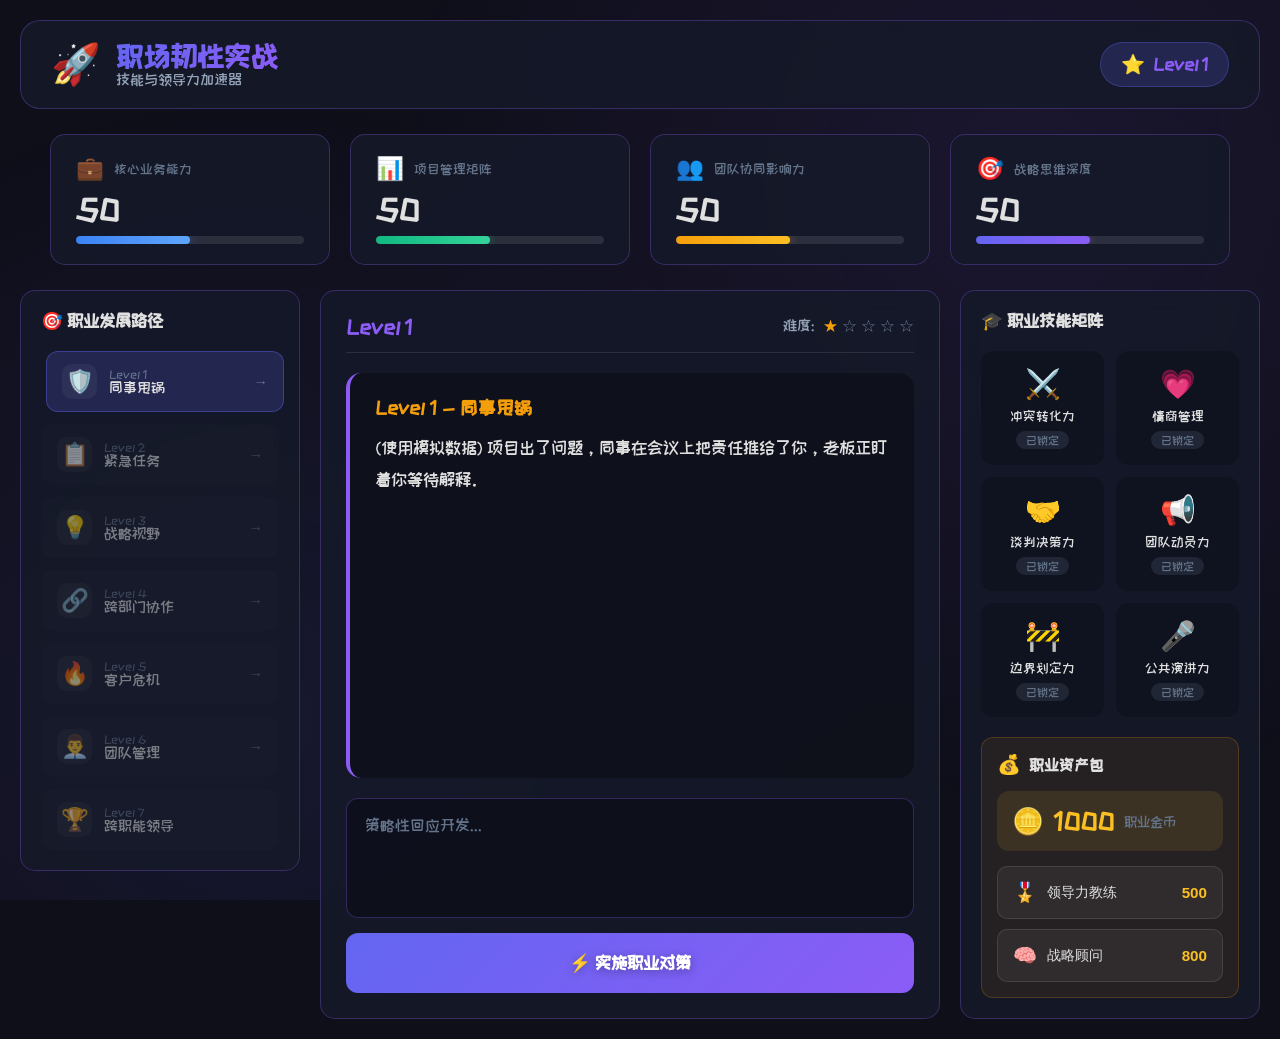
==== frontend/index.html @ a54bcd0d "first commit" ====
<!DOCTYPE html>
<html lang="zh-CN">
<head>
    <meta charset="UTF-8">
    <meta name="viewport" content="width=device-width, initial-scale=1.0">
    <title>职场韧性实战：技能与领导力加速器</title>
    <style>
        @import url('https://fonts.googleapis.com/css2?family=Ma+Shan+Zheng&family=ZCOOL+KuaiLe&display=swap');

        :root {
            --bg-dark: #0f0f1a;
            --bg-card: rgba(20, 25, 40, 0.9);
            --bg-card-hover: rgba(30, 35, 55, 0.95);
            --text-primary: #e0e0e0;
            --text-secondary: #94a3b8;
            --text-muted: #64748b;
            --accent-purple: #8b5cf6;
            --accent-blue: #3b82f6;
            --accent-green: #10b981;
            --accent-orange: #f59e0b;
            --accent-red: #ef4444;
            --border-color: rgba(139, 92, 246, 0.3);
            --gradient-primary: linear-gradient(135deg, #6366f1, #8b5cf6);
            --gradient-btn: linear-gradient(135deg, #6366f1, #8b5cf6);
            --gradient-success: linear-gradient(90deg, #10b981, #34d399);
            --gradient-warning: linear-gradient(90deg, #f59e0b, #fbbf24);
            --gradient-danger: linear-gradient(90deg, #ef4444, #f87171);
            --gradient-info: linear-gradient(90deg, #3b82f6, #60a5fa);
            --expanded-color: #10b981;
            --locked-color: #64748b;
        }

        * {
            margin: 0;
            padding: 0;
            box-sizing: border-box;
        }

        body {
            font-family: 'ZCOOL KuaiLe', 'Ma Shan Zheng', cursive, sans-serif;
            background: var(--bg-dark);
            min-height: 100vh;
            color: var(--text-primary);
            overflow-x: hidden;
        }

        body::before {
            content: '';
            position: fixed;
            top: 0;
            left: 0;
            right: 0;
            bottom: 0;
            background: 
                radial-gradient(circle at 20% 80%, rgba(99, 102, 241, 0.1) 0%, transparent 50%),
                radial-gradient(circle at 80% 20%, rgba(139, 92, 246, 0.1) 0%, transparent 50%);
            pointer-events: none;
            z-index: 0;
        }

        .container {
            position: relative;
            z-index: 1;
            max-width: 1400px;
            margin: 0 auto;
            padding: 20px;
            min-height: 100vh;
        }

        /* Header */
        .app-header {
            background: var(--bg-card);
            border: 1px solid var(--border-color);
            border-radius: 20px;
            padding: 20px 30px;
            margin-bottom: 25px;
            backdrop-filter: blur(10px);
        }

        .header-content {
            display: flex;
            justify-content: space-between;
            align-items: center;
        }

        .logo-section {
            display: flex;
            align-items: center;
            gap: 15px;
        }

        .logo-icon {
            font-size: 2.5rem;
            animation: bounce 2s ease-in-out infinite;
        }

        @keyframes bounce {
            0%, 100% { transform: translateY(0); }
            50% { transform: translateY(-8px); }
        }

        .title-group {
            display: flex;
            flex-direction: column;
        }

        .app-title {
            font-size: 1.8rem;
            font-weight: bold;
            background: var(--gradient-primary);
            -webkit-background-clip: text;
            -webkit-text-fill-color: transparent;
            background-clip: text;
            margin: 0;
        }

        .app-subtitle {
            font-size: 0.95rem;
            color: var(--text-secondary);
            margin: 2px 0 0 0;
        }

        .level-badge {
            display: flex;
            align-items: center;
            gap: 8px;
            background: rgba(99, 102, 241, 0.2);
            padding: 10px 20px;
            border-radius: 30px;
            border: 1px solid rgba(99, 102, 241, 0.3);
        }

        .badge-icon {
            font-size: 1.2rem;
        }

        .badge-text {
            font-size: 1.1rem;
            font-weight: bold;
            color: var(--accent-purple);
        }

        /* Abilities Panel */
        .abilities-panel {
            display: flex;
            justify-content: center;
            gap: 20px;
            margin-bottom: 25px;
            flex-wrap: wrap;
        }

        .ability-card {
            background: var(--bg-card);
            border: 1px solid var(--border-color);
            border-radius: 15px;
            padding: 20px 25px;
            min-width: 200px;
            backdrop-filter: blur(10px);
            transition: all 0.3s ease;
            flex: 1;
            max-width: 280px;
        }

        .ability-card:hover {
            transform: translateY(-3px);
            box-shadow: 0 10px 40px rgba(99, 102, 241, 0.2);
            border-color: rgba(99, 102, 241, 0.5);
        }

        .ability-header {
            display: flex;
            align-items: center;
            gap: 10px;
            margin-bottom: 12px;
        }

        .ability-icon {
            font-size: 1.4rem;
        }

        .ability-label {
            font-size: 0.85rem;
            color: var(--text-muted);
        }

        .ability-value-container {
            display: flex;
            align-items: baseline;
            gap: 10px;
            margin-bottom: 10px;
        }

        .ability-value {
            font-size: 2rem;
            font-weight: bold;
            color: var(--text-primary);
        }

        .ability-change {
            font-size: 1rem;
            font-weight: bold;
            padding: 2px 8px;
            border-radius: 10px;
            background: rgba(16, 185, 129, 0.2);
            color: var(--accent-green);
            display: none;
        }

        .ability-change.negative {
            background: rgba(239, 68, 68, 0.2);
            color: var(--accent-red);
        }

        .ability-change.visible {
            display: inline-block;
        }

        .ability-bar-container {
            height: 8px;
            background: rgba(255, 255, 255, 0.1);
            border-radius: 4px;
            overflow: hidden;
        }

        .ability-bar {
            height: 100%;
            border-radius: 4px;
            transition: width 0.5s ease;
        }

        .core-bar {
            background: var(--gradient-info);
            box-shadow: 0 0 10px rgba(59, 130, 246, 0.5);
        }

        .project-bar {
            background: var(--gradient-success);
            box-shadow: 0 0 10px rgba(16, 185, 129, 0.5);
        }

        .team-bar {
            background: var(--gradient-warning);
            box-shadow: 0 0 10px rgba(245, 158, 11, 0.5);
        }

        .strategy-bar {
            background: var(--gradient-primary);
            box-shadow: 0 0 10px rgba(139, 92, 246, 0.5);
        }

        /* Main Content Grid */
        .main-content {
            display: grid;
            grid-template-columns: 280px 1fr 300px;
            gap: 20px;
        }

        /* Level Timeline - Left Column */
        .level-timeline {
            background: var(--bg-card);
            border: 1px solid var(--border-color);
            border-radius: 15px;
            padding: 20px;
            backdrop-filter: blur(10px);
            height: fit-content;
        }

        .timeline-header {
            margin-bottom: 20px;
        }

        .timeline-title {
            font-size: 1.1rem;
            color: var(--text-primary);
            margin: 0;
            display: flex;
            align-items: center;
            gap: 8px;
        }

        .timeline-items {
            display: flex;
            flex-direction: column;
            gap: 12px;
        }

        .timeline-item {
            display: flex;
            align-items: center;
            gap: 12px;
            padding: 12px 15px;
            border-radius: 12px;
            background: rgba(255, 255, 255, 0.02);
            border: 1px solid transparent;
            transition: all 0.3s ease;
            opacity: 0.5;
            cursor: pointer;
        }

        .timeline-item:hover {
            background: rgba(99, 102, 241, 0.1);
        }

        .timeline-item.active {
            background: rgba(99, 102, 241, 0.2);
            border-color: rgba(99, 102, 241, 0.4);
            opacity: 1;
            transform: translateX(5px);
        }

        .timeline-item.completed {
            opacity: 0.8;
            background: rgba(16, 185, 129, 0.1);
            border-color: rgba(16, 185, 129, 0.2);
        }

        .timeline-icon {
            font-size: 1.4rem;
            width: 35px;
            height: 35px;
            display: flex;
            align-items: center;
            justify-content: center;
            background: rgba(255, 255, 255, 0.05);
            border-radius: 10px;
        }

        .timeline-info {
            flex: 1;
            display: flex;
            flex-direction: column;
        }

        .timeline-level {
            font-size: 0.75rem;
            color: var(--text-muted);
        }

        .timeline-name {
            font-size: 0.95rem;
            color: var(--text-primary);
            font-weight: 500;
        }

        .timeline-arrow {
            font-size: 0.9rem;
            color: var(--text-muted);
        }

        /* Challenge Area - Middle Column */
        .challenge-area {
            background: var(--bg-card);
            border: 1px solid var(--border-color);
            border-radius: 15px;
            padding: 25px;
            backdrop-filter: blur(10px);
            display: flex;
            flex-direction: column;
            min-height: 500px;
        }

        .challenge-header {
            display: flex;
            justify-content: space-between;
            align-items: center;
            margin-bottom: 20px;
            padding-bottom: 15px;
            border-bottom: 1px solid rgba(255, 255, 255, 0.1);
        }

        .challenge-level {
            font-size: 1.3rem;
            font-weight: bold;
            color: var(--accent-purple);
        }

        .challenge-difficulty {
            font-size: 0.95rem;
            color: var(--text-secondary);
        }

        .difficulty-stars {
            margin-left: 5px;
        }

        .star {
            color: var(--text-muted);
            transition: color 0.3s ease;
        }

        .star.filled {
            color: var(--accent-orange);
        }

        .challenge-card {
            background: rgba(0, 0, 0, 0.3);
            border-radius: 15px;
            padding: 25px;
            margin-bottom: 20px;
            border-left: 4px solid var(--accent-purple);
            flex: 1;
        }

        .challenge-title {
            font-size: 1.2rem;
            color: var(--accent-orange);
            margin-bottom: 15px;
            font-weight: bold;
        }

        .challenge-description {
            font-size: 1.1rem;
            line-height: 1.8;
            color: var(--text-primary);
            min-height: 100px;
        }

        .typing-cursor {
            animation: blink 1s infinite;
        }

        @keyframes blink {
            0%, 50% { opacity: 1; }
            51%, 100% { opacity: 0; }
        }

        .comment-box {
            background: rgba(245, 158, 11, 0.1);
            border: 1px solid rgba(245, 158, 11, 0.3);
            border-radius: 12px;
            padding: 20px;
            margin-bottom: 20px;
            animation: fadeIn 0.5s ease;
            display: none;
        }

        @keyframes fadeIn {
            from { opacity: 0; transform: translateY(10px); }
            to { opacity: 1; transform: translateY(0); }
        }

        .comment-header {
            display: flex;
            align-items: center;
            gap: 8px;
            margin-bottom: 12px;
        }

        .comment-icon {
            font-size: 1.1rem;
        }

        .comment-label {
            font-size: 0.95rem;
            color: var(--accent-orange);
            font-weight: bold;
        }

        .comment-content {
            font-size: 1rem;
            line-height: 1.7;
            color: var(--text-primary);
            font-style: italic;
        }

        .input-area {
            display: flex;
            flex-direction: column;
            gap: 15px;
            margin-top: auto;
        }

        #player-input {
            width: 100%;
            height: 120px;
            padding: 18px;
            background: rgba(0, 0, 0, 0.3);
            border: 1px solid var(--border-color);
            border-radius: 12px;
            color: var(--text-primary);
            font-size: 1rem;
            font-family: inherit;
            resize: none;
            transition: all 0.3s ease;
        }

        #player-input:focus {
            outline: none;
            border-color: var(--accent-purple);
            box-shadow: 0 0 20px rgba(99, 102, 241, 0.3);
        }

        #player-input::placeholder {
            color: var(--text-muted);
        }

        .submit-btn {
            padding: 20px 30px;
            font-size: 1.1rem;
            font-weight: bold;
            color: white;
            background: var(--gradient-btn);
            border: none;
            border-radius: 12px;
            cursor: pointer;
            transition: all 0.3s ease;
            font-family: inherit;
            text-shadow: 0 2px 10px rgba(0, 0, 0, 0.3);
        }

        .submit-btn:hover {
            transform: translateY(-2px);
            box-shadow: 0 10px 40px rgba(99, 102, 241, 0.4);
        }

        .submit-btn:active {
            transform: translateY(0);
        }

        .submit-btn:disabled {
            opacity: 0.5;
            cursor: not-allowed;
            transform: none;
        }

        /* Skills Panel - Right Column */
        .skills-panel {
            background: var(--bg-card);
            border: 1px solid var(--border-color);
            border-radius: 15px;
            padding: 20px;
            backdrop-filter: blur(10px);
            height: fit-content;
        }

        .panel-header {
            margin-bottom: 20px;
        }

        .panel-title {
            font-size: 1.1rem;
            color: var(--text-primary);
            margin: 0;
        }

        .skills-grid {
            display: grid;
            grid-template-columns: repeat(2, 1fr);
            gap: 12px;
            margin-bottom: 20px;
        }

        .skill-card {
            background: rgba(0, 0, 0, 0.2);
            border-radius: 12px;
            padding: 15px;
            text-align: center;
            transition: all 0.3s ease;
            border: 1px solid transparent;
        }

        .skill-card:hover {
            transform: translateY(-2px);
            border-color: rgba(255, 255, 255, 0.1);
        }

        .skill-card.expanded {
            border-color: rgba(16, 185, 129, 0.3);
            background: rgba(16, 185, 129, 0.05);
        }

        .skill-icon {
            font-size: 1.8rem;
            margin-bottom: 8px;
        }

        .skill-name {
            font-size: 0.85rem;
            color: var(--text-primary);
            margin-bottom: 8px;
        }

        .skill-status {
            font-size: 0.75rem;
            padding: 3px 10px;
            border-radius: 10px;
            display: inline-block;
        }

        .skill-status.locked {
            background: rgba(100, 116, 139, 0.2);
            color: var(--locked-color);
        }

        .skill-status.expanded {
            background: rgba(16, 185, 129, 0.2);
            color: var(--expanded-color);
        }

        /* Assets Panel */
        .assets-panel {
            background: rgba(245, 158, 11, 0.08);
            border: 1px solid rgba(245, 158, 11, 0.2);
            border-radius: 12px;
            padding: 15px;
        }

        .assets-header {
            display: flex;
            align-items: center;
            gap: 8px;
            margin-bottom: 15px;
        }

        .assets-icon {
            font-size: 1.2rem;
        }

        .assets-title {
            font-size: 1rem;
            color: var(--text-primary);
            font-weight: bold;
        }

        .assets-content {
            display: flex;
            flex-direction: column;
            gap: 15px;
        }

        .coins-display {
            display: flex;
            align-items: center;
            gap: 10px;
            padding: 15px;
            background: rgba(251, 191, 36, 0.1);
            border-radius: 12px;
        }

        .coins-icon {
            font-size: 1.6rem;
        }

        .coins-value {
            font-size: 1.6rem;
            font-weight: bold;
            color: #fbbf24;
        }

        .coins-label {
            font-size: 0.9rem;
            color: var(--text-muted);
        }

        .accelerator-buttons {
            display: flex;
            flex-direction: column;
            gap: 10px;
        }

        .accelerator-btn {
            display: flex;
            align-items: center;
            justify-content: space-between;
            padding: 14px 15px;
            background: rgba(255, 255, 255, 0.05);
            border: 1px solid rgba(255, 255, 255, 0.1);
            border-radius: 10px;
            cursor: pointer;
            transition: all 0.3s ease;
            color: var(--text-primary);
        }

        .accelerator-btn:hover {
            background: rgba(99, 102, 241, 0.2);
            border-color: rgba(99, 102, 241, 0.3);
        }

        .btn-icon {
            font-size: 1.2rem;
        }

        .btn-text {
            flex: 1;
            font-size: 0.9rem;
            margin-left: 10px;
            text-align: left;
        }

        .btn-price {
            font-size: 0.95rem;
            font-weight: bold;
            color: #fbbf24;
        }

        /* Modal */
        .modal-overlay {
            position: fixed;
            top: 0;
            left: 0;
            right: 0;
            bottom: 0;
            background: rgba(0, 0, 0, 0.9);
            display: none;
            align-items: center;
            justify-content: center;
            z-index: 100;
            backdrop-filter: blur(8px);
        }

        .modal-content {
            background: var(--bg-card);
            border: 2px solid var(--border-color);
            border-radius: 20px;
            max-width: 600px;
            width: 90%;
            overflow: hidden;
            animation: modal-appear 0.5s ease;
        }

        @keyframes modal-appear {
            from { opacity: 0; transform: scale(0.9) translateY(-20px); }
            to { opacity: 1; transform: scale(1) translateY(0); }
        }

        .modal-header {
            background: var(--gradient-primary);
            padding: 25px;
            text-align: center;
        }

        .modal-title {
            font-size: 1.6rem;
            color: white;
            margin: 0;
        }

        .modal-body {
            padding: 30px;
            text-align: center;
        }

        .ending-title {
            font-size: 2.2rem;
            font-weight: bold;
            background: var(--gradient-primary);
            -webkit-background-clip: text;
            -webkit-text-fill-color: transparent;
            background-clip: text;
            margin-bottom: 20px;
        }

        .ending-level {
            margin-bottom: 25px;
        }

        .level-label {
            font-size: 1rem;
            color: var(--text-muted);
            margin-right: 10px;
        }

        .level-value {
            font-size: 1.5rem;
            font-weight: bold;
            color: var(--accent-purple);
        }

        .final-abilities {
            display: grid;
            grid-template-columns: repeat(2, 1fr);
            gap: 15px;
            margin-bottom: 25px;
        }

        .final-ability {
            display: flex;
            align-items: center;
            gap: 10px;
            padding: 15px;
            background: rgba(255, 255, 255, 0.05);
            border-radius: 10px;
        }

        .final-ability .ability-icon {
            font-size: 1.3rem;
        }

        .final-ability .ability-name {
            flex: 1;
            font-size: 0.9rem;
            color: var(--text-secondary);
            text-align: left;
        }

        .final-ability .ability-score {
            font-size: 1.3rem;
            font-weight: bold;
            color: var(--accent-purple);
        }

        .ending-comment {
            font-size: 1.1rem;
            color: var(--text-secondary);
            line-height: 1.7;
            padding: 20px;
            background: rgba(255, 255, 255, 0.05);
            border-radius: 12px;
            margin-bottom: 25px;
        }

        .modal-footer {
            padding: 0 30px 30px;
        }

        .restart-btn {
            width: 100%;
            padding: 20px;
            font-size: 1.2rem;
            font-weight: bold;
            color: white;
            background: var(--gradient-btn);
            border: none;
            border-radius: 12px;
            cursor: pointer;
            transition: all 0.3s ease;
            font-family: inherit;
        }

        .restart-btn:hover {
            transform: translateY(-2px);
            box-shadow: 0 10px 40px rgba(99, 102, 241, 0.4);
        }

        /* Responsive */
        @media (max-width: 1200px) {
            .main-content {
                grid-template-columns: 1fr;
            }
            
            .level-timeline {
                order: 2;
            }
            
            .challenge-area {
                order: 1;
            }
            
            .skills-panel {
                order: 3;
            }
            
            .timeline-items {
                flex-direction: row;
                overflow-x: auto;
                padding-bottom: 10px;
            }
            
            .timeline-item {
                flex-shrink: 0;
                flex-direction: column;
                text-align: center;
                min-width: 110px;
            }
            
            .timeline-arrow {
                display: none;
            }
        }

        @media (max-width: 900px) {
            .abilities-panel {
                flex-direction: column;
                align-items: stretch;
            }
            
            .ability-card {
                max-width: none;
            }
        }

        @media (max-width: 600px) {
            .container {
                padding: 15px;
            }
            
            .app-header {
                padding: 15px 20px;
            }
            
            .header-content {
                flex-direction: column;
                gap: 15px;
            }
            
            .app-title {
                font-size: 1.4rem;
            }
            
            .challenge-area {
                padding: 20px;
            }
            
            .skills-grid {
                grid-template-columns: 1fr;
            }
            
            .final-abilities {
                grid-template-columns: 1fr;
            }
        }
        
        /* 【积分耗尽模式】倦怠警告提示 */
        .burnout-warning {
            background: linear-gradient(135deg, #ef4444, #f97316);
            border-radius: 15px;
            padding: 15px 25px;
            margin-bottom: 20px;
            box-shadow: 0 0 30px rgba(239, 68, 68, 0.4);
            animation: shake 0.5s ease-in-out;
        }
        
        .warning-content {
            display: flex;
            align-items: center;
            gap: 15px;
            font-size: 1.1rem;
            font-weight: bold;
        }
        
        .warning-icon {
            font-size: 1.5rem;
            animation: pulse-icon 1.5s ease-in-out infinite;
        }
        
        .warning-text {
            color: white;
        }
        
        @keyframes shake {
            0%, 100% { transform: translateX(0); }
            25% { transform: translateX(-10px); }
            75% { transform: translateX(10px); }
        }
        
        @keyframes pulse-icon {
            0%, 100% { transform: scale(1); opacity: 1; }
            50% { transform: scale(1.2); opacity: 0.8; }
        }
        
        /* 【积分耗尽模式】灰暗风格 */
        body.burnout-mode {
            filter: grayscale(0.6) brightness(0.8);
        }
        
        body.burnout-mode .container::before {
            content: '';
            position: fixed;
            top: 0;
            left: 0;
            right: 0;
            bottom: 0;
            background: rgba(0, 0, 0, 0.3);
            pointer-events: none;
            z-index: 0;
        }
        
        /* 【积分耗尽模式】购买按钮闪烁动画 */
        @keyframes pulse-animation {
            0%, 100% {
                transform: scale(1);
                box-shadow: 0 0 0 0 rgba(245, 158, 11, 0.7);
            }
            50% {
                transform: scale(1.05);
                box-shadow: 0 0 20px 10px rgba(245, 158, 11, 0);
            }
        }
        
        .pulse-animation {
            animation: pulse-animation 1.5s ease-in-out infinite;
        }
    </style>
</head>
<body>
    <div class="container">
        <header class="app-header">
            <div class="header-content">
                <div class="logo-section">
                    <span class="logo-icon">🚀</span>
                    <div class="title-group">
                        <h1 class="app-title">职场韧性实战</h1>
                        <p class="app-subtitle">技能与领导力加速器</p>
                    </div>
                </div>
                <div class="level-badge">
                    <span class="badge-icon">⭐</span>
                    <span class="badge-text">Level <span id="current-level">1</span></span>
                </div>
            </div>
        </header>

        <div class="abilities-panel">
            <div class="ability-card" id="ability-core">
                <div class="ability-header">
                    <span class="ability-icon">💼</span>
                    <span class="ability-label">核心业务能力</span>
                </div>
                <div class="ability-value-container">
                    <span class="ability-value" id="core-value">0</span>
                    <span class="ability-change" id="core-change">+0</span>
                </div>
                <div class="ability-bar-container">
                    <div class="ability-bar core-bar" id="core-bar"></div>
                </div>
            </div>

            <div class="ability-card" id="ability-project">
                <div class="ability-header">
                    <span class="ability-icon">📊</span>
                    <span class="ability-label">项目管理矩阵</span>
                </div>
                <div class="ability-value-container">
                    <span class="ability-value" id="project-value">0</span>
                    <span class="ability-change" id="project-change">+0</span>
                </div>
                <div class="ability-bar-container">
                    <div class="ability-bar project-bar" id="project-bar"></div>
                </div>
            </div>

            <div class="ability-card" id="ability-team">
                <div class="ability-header">
                    <span class="ability-icon">👥</span>
                    <span class="ability-label">团队协同影响力</span>
                </div>
                <div class="ability-value-container">
                    <span class="ability-value" id="team-value">0</span>
                    <span class="ability-change" id="team-change">+0</span>
                </div>
                <div class="ability-bar-container">
                    <div class="ability-bar team-bar" id="team-bar"></div>
                </div>
            </div>

            <div class="ability-card" id="ability-strategy">
                <div class="ability-header">
                    <span class="ability-icon">🎯</span>
                    <span class="ability-label">战略思维深度</span>
                </div>
                <div class="ability-value-container">
                    <span class="ability-value" id="strategy-value">0</span>
                    <span class="ability-change" id="strategy-change">+0</span>
                </div>
                <div class="ability-bar-container">
                    <div class="ability-bar strategy-bar" id="strategy-bar"></div>
                </div>
            </div>
        </div>

        <div class="main-content">
            <div class="level-timeline">
                <div class="timeline-header">
                    <h2 class="timeline-title">🎯 职业发展路径</h2>
                </div>
                <div class="timeline-items">
                    <div class="timeline-item active" data-level="1">
                        <div class="timeline-icon">🛡️</div>
                        <div class="timeline-info">
                            <span class="timeline-level">Level 1</span>
                            <span class="timeline-name">同事甩锅</span>
                        </div>
                        <div class="timeline-arrow">→</div>
                    </div>
                    <div class="timeline-item" data-level="2">
                        <div class="timeline-icon">📋</div>
                        <div class="timeline-info">
                            <span class="timeline-level">Level 2</span>
                            <span class="timeline-name">紧急任务</span>
                        </div>
                        <div class="timeline-arrow">→</div>
                    </div>
                    <div class="timeline-item" data-level="3">
                        <div class="timeline-icon">💡</div>
                        <div class="timeline-info">
                            <span class="timeline-level">Level 3</span>
                            <span class="timeline-name">战略视野</span>
                        </div>
                        <div class="timeline-arrow">→</div>
                    </div>
                    <div class="timeline-item" data-level="4">
                        <div class="timeline-icon">🔗</div>
                        <div class="timeline-info">
                            <span class="timeline-level">Level 4</span>
                            <span class="timeline-name">跨部门协作</span>
                        </div>
                        <div class="timeline-arrow">→</div>
                    </div>
                    <div class="timeline-item" data-level="5">
                        <div class="timeline-icon">🔥</div>
                        <div class="timeline-info">
                            <span class="timeline-level">Level 5</span>
                            <span class="timeline-name">客户危机</span>
                        </div>
                        <div class="timeline-arrow">→</div>
                    </div>
                    <div class="timeline-item" data-level="6">
                        <div class="timeline-icon">👨‍💼</div>
                        <div class="timeline-info">
                            <span class="timeline-level">Level 6</span>
                            <span class="timeline-name">团队管理</span>
                        </div>
                        <div class="timeline-arrow">→</div>
                    </div>
                    <div class="timeline-item" data-level="7">
                        <div class="timeline-icon">🏆</div>
                        <div class="timeline-info">
                            <span class="timeline-level">Level 7</span>
                            <span class="timeline-name">跨职能领导</span>
                        </div>
                    </div>
                </div>
            </div>

            <div class="challenge-area">
                <div class="challenge-header">
                    <span class="challenge-level" id="challenge-level">Level 1</span>
                    <span class="challenge-difficulty">
                        难度: 
                        <span class="difficulty-stars">
                            <span class="star filled">★</span>
                            <span class="star">☆</span>
                            <span class="star">☆</span>
                            <span class="star">☆</span>
                            <span class="star">☆</span>
                        </span>
                    </span>
                </div>
                <div class="challenge-card">
                    <div class="challenge-title" id="challenge-title">职业挑战</div>
                    <div class="challenge-description" id="challenge-description">
                        <span class="typing-cursor">|</span>
                    </div>
                </div>

                <div class="comment-box" id="comment-box">
                    <div class="comment-header">
                        <span class="comment-icon">💬</span>
                        <span class="comment-label">高管点评</span>
                    </div>
                    <div class="comment-content" id="comment-content"></div>
                </div>

                <div class="input-area">
                    <textarea 
                        id="player-input" 
                        placeholder="策略性回应开发..."
                        maxlength="500"
                    ></textarea>
                    <button id="submit-btn" class="submit-btn">
                        ⚡ 实施职业对策
                    </button>
                </div>
            </div>

            <div class="skills-panel">
                <div class="panel-header">
                    <h2 class="panel-title">🎓 职业技能矩阵</h2>
                </div>
                <div class="skills-grid">
                    <div class="skill-card" id="skill-conflict">
                        <div class="skill-icon">⚔️</div>
                        <div class="skill-name">冲突转化力</div>
                        <div class="skill-status locked">已锁定</div>
                    </div>
                    <div class="skill-card" id="skill-eq">
                        <div class="skill-icon">💗</div>
                        <div class="skill-name">情商管理</div>
                        <div class="skill-status locked">已锁定</div>
                    </div>
                    <div class="skill-card" id="skill-negotiation">
                        <div class="skill-icon">🤝</div>
                        <div class="skill-name">谈判决策力</div>
                        <div class="skill-status locked">已锁定</div>
                    </div>
                    <div class="skill-card" id="skill-mobilization">
                        <div class="skill-icon">📢</div>
                        <div class="skill-name">团队动员力</div>
                        <div class="skill-status locked">已锁定</div>
                    </div>
                    <div class="skill-card" id="skill-boundary">
                        <div class="skill-icon">🚧</div>
                        <div class="skill-name">边界划定力</div>
                        <div class="skill-status locked">已锁定</div>
                    </div>
                    <div class="skill-card" id="skill-speaking">
                        <div class="skill-icon">🎤</div>
                        <div class="skill-name">公共演讲力</div>
                        <div class="skill-status locked">已锁定</div>
                    </div>
                </div>

                <div class="assets-panel">
                    <div class="assets-header">
                        <span class="assets-icon">💰</span>
                        <span class="assets-title">职业资产包</span>
                    </div>
                    <div class="assets-content">
                        <div class="coins-display">
                            <span class="coins-icon">🪙</span>
                            <span class="coins-value" id="coins-value">1000</span>
                            <span class="coins-label">职业金币</span>
                        </div>
                        <div class="accelerator-buttons">
                            <button class="accelerator-btn" id="btn-coach">
                                <span class="btn-icon">🎖️</span>
                                <span class="btn-text">领导力教练</span>
                                <span class="btn-price">500</span>
                            </button>
                            <button class="accelerator-btn" id="btn-mentor">
                                <span class="btn-icon">🧠</span>
                                <span class="btn-text">战略顾问</span>
                                <span class="btn-price">800</span>
                            </button>
                        </div>
                    </div>
                </div>
            </div>
        </div>

        <div class="modal-overlay" id="modal-overlay">
            <div class="modal-content">
                <div class="modal-header">
                    <h2 class="modal-title">🏆 职业成就报告</h2>
                </div>
                <div class="modal-body">
                    <div class="ending-title" id="ending-title"></div>
                    <div class="ending-level">
                        <span class="level-label">最终达到</span>
                        <span class="level-value" id="final-level">Level 7</span>
                    </div>
                    <div class="final-abilities">
                        <div class="final-ability">
                            <span class="ability-icon">💼</span>
                            <span class="ability-name">核心业务能力</span>
                            <span class="ability-score" id="final-core"></span>
                        </div>
                        <div class="final-ability">
                            <span class="ability-icon">📊</span>
                            <span class="ability-name">项目管理</span>
                            <span class="ability-score" id="final-project"></span>
                        </div>
                        <div class="final-ability">
                            <span class="ability-icon">👥</span>
                            <span class="ability-name">团队影响力</span>
                            <span class="ability-score" id="final-team"></span>
                        </div>
                        <div class="final-ability">
                            <span class="ability-icon">🎯</span>
                            <span class="ability-name">战略思维</span>
                            <span class="ability-score" id="final-strategy"></span>
                        </div>
                    </div>
                    <div class="ending-comment" id="ending-comment"></div>
                </div>
                <div class="modal-footer">
                    <button id="restart-btn" class="restart-btn">
                        🔄 重新开始挑战
                    </button>
                </div>
            </div>
        </div>
    </div>

    <script src="js/app.js"></script>
</body>
</html>
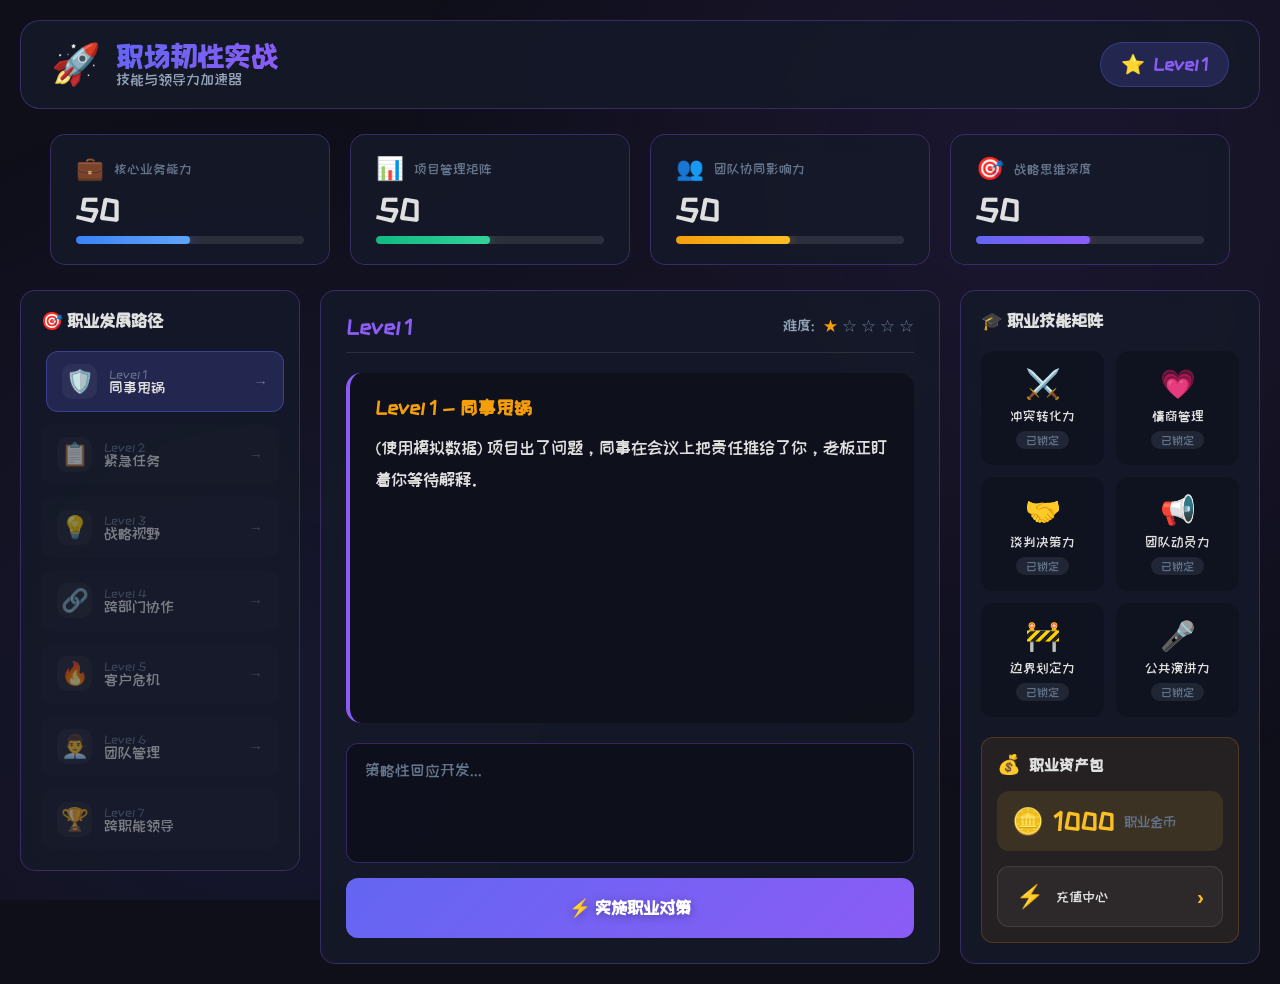
==== commit b2a6af77: "优化" ====
--- a/frontend/index.html
+++ b/frontend/index.html
@@ -4,6 +4,8 @@
     <meta charset="UTF-8">
     <meta name="viewport" content="width=device-width, initial-scale=1.0">
     <title>职场韧性实战：技能与领导力加速器</title>
+    <link rel="icon" type="image/svg+xml" href="favicon.svg">
+    <link rel="alternate icon" type="image/x-icon" href="favicon.ico">
     <style>
         @import url('https://fonts.googleapis.com/css2?family=Ma+Shan+Zheng&family=ZCOOL+KuaiLe&display=swap');
 
@@ -652,43 +654,40 @@
             color: var(--text-muted);
         }
 
-        .accelerator-buttons {
-            display: flex;
-            flex-direction: column;
-            gap: 10px;
-        }
-
-        .accelerator-btn {
-            display: flex;
-            align-items: center;
-            justify-content: space-between;
-            padding: 14px 15px;
-            background: rgba(255, 255, 255, 0.05);
+        /* 充值卡片 */
+        .recharge-card {
+            display: flex;
+            align-items: center;
+            padding: 16px 18px;
+            background: rgba(255, 255, 255, 0.04);
             border: 1px solid rgba(255, 255, 255, 0.1);
-            border-radius: 10px;
+            border-radius: 12px;
             cursor: pointer;
-            transition: all 0.3s ease;
-            color: var(--text-primary);
-        }
-
-        .accelerator-btn:hover {
-            background: rgba(99, 102, 241, 0.2);
-            border-color: rgba(99, 102, 241, 0.3);
-        }
-
-        .btn-icon {
-            font-size: 1.2rem;
-        }
-
-        .btn-text {
+            transition: all 0.35s ease;
+            user-select: none;
+        }
+
+        .recharge-card:hover {
+            background: rgba(255, 215, 0, 0.08);
+            border-color: rgba(255, 215, 0, 0.4);
+            box-shadow: 0 0 15px rgba(255, 215, 0, 0.4);
+            transform: translateY(-1px);
+        }
+
+        .recharge-icon {
+            font-size: 1.4rem;
+        }
+
+        .recharge-label {
             flex: 1;
             font-size: 0.9rem;
-            margin-left: 10px;
+            color: var(--text-primary);
+            margin-left: 12px;
             text-align: left;
         }
 
-        .btn-price {
-            font-size: 0.95rem;
+        .recharge-arrow {
+            font-size: 1.3rem;
             font-weight: bold;
             color: #fbbf24;
         }
@@ -830,6 +829,418 @@
         .restart-btn:hover {
             transform: translateY(-2px);
             box-shadow: 0 10px 40px rgba(99, 102, 241, 0.4);
+        }
+
+        /* ============================================================
+           职业成就报告弹窗样式
+           ============================================================ */
+        .report-container {
+            background: linear-gradient(180deg, #0f0f2a 0%, #1a1a3e 50%, #151530 100%);
+            border: 2px solid var(--border-color);
+            border-radius: 20px;
+            max-width: 860px;
+            width: 94%;
+            max-height: 90vh;
+            overflow: hidden;
+            display: flex;
+            flex-direction: column;
+            animation: modal-appear 0.5s ease;
+            box-shadow: 0 20px 60px rgba(0, 0, 0, 0.6);
+        }
+
+        /* 顶部操作栏 — sticky 吸顶 */
+        .report-action-bar {
+            display: flex;
+            align-items: center;
+            gap: 10px;
+            padding: 12px 20px;
+            background: rgba(15, 15, 42, 0.95);
+            border-bottom: 1px solid rgba(139, 92, 246, 0.2);
+            position: sticky;
+            top: 0;
+            z-index: 10;
+            backdrop-filter: blur(8px);
+        }
+
+        .report-action-btn {
+            display: inline-flex;
+            align-items: center;
+            gap: 6px;
+            padding: 8px 16px;
+            font-size: 0.9rem;
+            font-weight: bold;
+            font-family: inherit;
+            color: #e0e0e0;
+            background: rgba(30, 40, 70, 0.9);
+            border: 1px solid rgba(59, 130, 246, 0.3);
+            border-radius: 10px;
+            cursor: pointer;
+            transition: all 0.25s ease;
+            white-space: nowrap;
+            line-height: 1;
+        }
+
+        .report-action-btn:hover {
+            background: rgba(59, 130, 246, 0.25);
+            border-color: rgba(59, 130, 246, 0.6);
+            box-shadow: 0 0 12px rgba(59, 130, 246, 0.3);
+            transform: translateY(-1px);
+        }
+
+        .report-action-btn svg {
+            flex-shrink: 0;
+        }
+
+        /* 重新挑战按钮 — 金色醒目 */
+        .restart-action-btn {
+            background: linear-gradient(135deg, #f59e0b, #fbbf24);
+            color: #1a1a2e;
+            border: none;
+            padding: 10px 22px;
+            font-size: 1rem;
+            font-weight: bold;
+            box-shadow: 0 4px 16px rgba(245, 158, 11, 0.35);
+        }
+
+        .restart-action-btn:hover {
+            background: linear-gradient(135deg, #fbbf24, #fcd34d);
+            color: #1a1a2e;
+            box-shadow: 0 6px 24px rgba(245, 158, 11, 0.55);
+            transform: translateY(-2px);
+        }
+
+        .report-action-spacer {
+            flex: 1;
+        }
+
+        /* 关闭按钮（X） */
+        .report-close-x {
+            display: inline-flex;
+            align-items: center;
+            justify-content: center;
+            width: 36px;
+            height: 36px;
+            font-size: 1.4rem;
+            font-weight: bold;
+            font-family: inherit;
+            color: #94a3b8;
+            background: rgba(255, 255, 255, 0.06);
+            border: none;
+            border-radius: 50%;
+            cursor: pointer;
+            transition: all 0.2s ease;
+            line-height: 1;
+            margin-left: 4px;
+            flex-shrink: 0;
+        }
+
+        .report-close-x:hover {
+            background: rgba(239, 68, 68, 0.3);
+            color: #fca5a5;
+        }
+
+        /* 报告正文 — 可滚动 */
+        .report-body {
+            flex: 1;
+            overflow-y: auto;
+            padding: 25px 35px;
+            color: #e0e0e0;
+        }
+
+        .report-body::-webkit-scrollbar {
+            width: 6px;
+        }
+
+        .report-body::-webkit-scrollbar-thumb {
+            background: rgba(139, 92, 246, 0.3);
+            border-radius: 3px;
+        }
+
+        .report-header {
+            text-align: center;
+            margin-bottom: 30px;
+        }
+
+        .report-main-title {
+            font-size: 1.8rem;
+            font-weight: bold;
+            background: var(--gradient-primary);
+            -webkit-background-clip: text;
+            -webkit-text-fill-color: transparent;
+            background-clip: text;
+            margin: 0 0 12px 0;
+        }
+
+        .report-meta {
+            display: flex;
+            justify-content: center;
+            align-items: center;
+            gap: 10px;
+            font-size: 0.95rem;
+            color: var(--text-secondary);
+            margin-bottom: 12px;
+        }
+
+        .report-divider {
+            color: var(--text-muted);
+        }
+
+        .report-total-score-wrap {
+            display: inline-flex;
+            align-items: baseline;
+            gap: 6px;
+            background: rgba(251, 191, 36, 0.1);
+            padding: 8px 24px;
+            border-radius: 30px;
+            border: 1px solid rgba(251, 191, 36, 0.2);
+        }
+
+        .report-total-label {
+            font-size: 0.9rem;
+            color: var(--text-muted);
+        }
+
+        .report-total-score {
+            font-size: 2rem;
+            font-weight: bold;
+            color: #fbbf24;
+        }
+
+        .report-total-unit {
+            font-size: 0.9rem;
+            color: var(--text-muted);
+        }
+
+        .report-section {
+            margin-bottom: 28px;
+        }
+
+        .report-section-title {
+            font-size: 1.1rem;
+            font-weight: bold;
+            color: var(--accent-purple);
+            margin: 0 0 14px 0;
+            padding-left: 12px;
+            border-left: 3px solid var(--accent-purple);
+        }
+
+        /* 雷达图 */
+        .radar-chart-wrap {
+            display: flex;
+            align-items: center;
+            justify-content: center;
+            gap: 30px;
+            flex-wrap: wrap;
+        }
+
+        .radar-svg {
+            width: 280px;
+            height: 280px;
+        }
+
+        .radar-legend {
+            display: flex;
+            flex-direction: column;
+            gap: 8px;
+        }
+
+        .radar-legend-item {
+            display: flex;
+            align-items: center;
+            gap: 8px;
+            font-size: 0.9rem;
+            color: var(--text-secondary);
+        }
+
+        .radar-legend-dot {
+            width: 12px;
+            height: 12px;
+            border-radius: 50%;
+            display: inline-block;
+        }
+
+        .radar-legend-value {
+            font-weight: bold;
+            color: var(--text-primary);
+            margin-left: 4px;
+        }
+
+        /* 关卡回顾 */
+        .level-review-list {
+            display: flex;
+            flex-direction: column;
+            gap: 10px;
+        }
+
+        .level-review-card {
+            display: flex;
+            align-items: flex-start;
+            gap: 12px;
+            padding: 14px 16px;
+            background: rgba(255, 255, 255, 0.03);
+            border-radius: 12px;
+            border: 1px solid rgba(255, 255, 255, 0.05);
+            transition: all 0.3s ease;
+        }
+
+        .level-review-card.highlight {
+            background: rgba(251, 191, 36, 0.08);
+            border-color: rgba(251, 191, 36, 0.25);
+        }
+
+        .level-review-icon {
+            font-size: 1.3rem;
+            width: 36px;
+            height: 36px;
+            display: flex;
+            align-items: center;
+            justify-content: center;
+            background: rgba(255, 255, 255, 0.05);
+            border-radius: 10px;
+            flex-shrink: 0;
+        }
+
+        .level-review-info {
+            flex: 1;
+            min-width: 0;
+        }
+
+        .level-review-name {
+            font-size: 0.95rem;
+            font-weight: bold;
+            color: var(--text-primary);
+            margin-bottom: 4px;
+        }
+
+        .level-review-summary {
+            font-size: 0.85rem;
+            color: var(--text-secondary);
+            line-height: 1.5;
+        }
+
+        .level-review-changes {
+            display: flex;
+            flex-wrap: wrap;
+            gap: 4px;
+            flex-shrink: 0;
+        }
+
+        .level-review-change {
+            font-size: 0.75rem;
+            padding: 2px 8px;
+            border-radius: 8px;
+            font-weight: bold;
+        }
+
+        .level-review-change.up {
+            background: rgba(16, 185, 129, 0.15);
+            color: var(--accent-green);
+        }
+
+        .level-review-change.down {
+            background: rgba(239, 68, 68, 0.15);
+            color: var(--accent-red);
+        }
+
+        /* 高光时刻 */
+        .highlight-card {
+            text-align: center;
+            padding: 24px;
+            background: linear-gradient(135deg, rgba(251, 191, 36, 0.08), rgba(245, 158, 11, 0.04));
+            border: 1px solid rgba(251, 191, 36, 0.2);
+            border-radius: 16px;
+        }
+
+        .highlight-badge {
+            font-size: 2rem;
+            margin-bottom: 10px;
+        }
+
+        .highlight-title {
+            font-size: 1.1rem;
+            font-weight: bold;
+            color: #fbbf24;
+            margin-bottom: 10px;
+        }
+
+        .highlight-desc {
+            font-size: 0.95rem;
+            color: var(--text-secondary);
+            line-height: 1.7;
+        }
+
+        /* 成长轨迹图 */
+        .growth-chart-wrap {
+            width: 100%;
+            overflow-x: auto;
+        }
+
+        .growth-svg {
+            width: 100%;
+            min-width: 500px;
+        }
+
+        /* 综合评价 & 建议 */
+        .report-summary,
+        .report-suggestions {
+            font-size: 0.95rem;
+            color: var(--text-secondary);
+            line-height: 1.8;
+            padding: 16px 20px;
+            background: rgba(255, 255, 255, 0.03);
+            border-radius: 12px;
+        }
+
+        /* 分享下拉菜单 — 在报告弹窗内 */
+        .share-dropdown {
+            position: absolute;
+            top: 100%;
+            left: 0;
+            margin-top: 6px;
+            background: #1e1e3a;
+            border: 1px solid rgba(139, 92, 246, 0.3);
+            border-radius: 12px;
+            padding: 10px 0;
+            min-width: 200px;
+            box-shadow: 0 10px 40px rgba(0, 0, 0, 0.5);
+            display: none;
+            z-index: 20;
+            animation: fadeIn 0.2s ease;
+        }
+
+        .share-dropdown.active {
+            display: block;
+        }
+
+        .share-dropdown-item {
+            display: flex;
+            align-items: center;
+            gap: 10px;
+            width: 100%;
+            padding: 12px 18px;
+            font-size: 0.9rem;
+            font-family: inherit;
+            color: var(--text-primary);
+            background: transparent;
+            border: none;
+            cursor: pointer;
+            transition: background 0.2s ease;
+            text-align: left;
+        }
+
+        .share-dropdown-item:hover {
+            background: rgba(99, 102, 241, 0.15);
+        }
+
+        .share-dropdown-icon {
+            font-size: 1.1rem;
+            width: 24px;
+            text-align: center;
+        }
+
+        /* 分享按钮容器 — relative 定位 */
+        .share-btn-wrapper {
+            position: relative;
         }
 
         /* Responsive */
@@ -980,6 +1391,274 @@
         .pulse-animation {
             animation: pulse-animation 1.5s ease-in-out infinite;
         }
+        
+        /* Toast 提示 */
+        .game-toast {
+            position: fixed;
+            top: 30px;
+            left: 50%;
+            transform: translateX(-50%) translateY(-20px);
+            padding: 14px 28px;
+            border-radius: 12px;
+            font-size: 1rem;
+            font-weight: bold;
+            color: #fff;
+            z-index: 999;
+            opacity: 0;
+            transition: all 0.4s cubic-bezier(0.175, 0.885, 0.32, 1.275);
+            pointer-events: none;
+            box-shadow: 0 8px 30px rgba(0, 0, 0, 0.5);
+            font-family: inherit;
+        }
+        
+        .game-toast.toast-show {
+            opacity: 1;
+            transform: translateX(-50%) translateY(0);
+        }
+        
+        .game-toast.toast-success {
+            background: var(--gradient-success);
+            box-shadow: 0 8px 30px rgba(16, 185, 129, 0.4);
+        }
+        
+        .game-toast.toast-error {
+            background: var(--gradient-danger);
+            box-shadow: 0 8px 30px rgba(239, 68, 68, 0.4);
+        }
+        
+        .game-toast.toast-info {
+            background: var(--gradient-info);
+            box-shadow: 0 8px 30px rgba(59, 130, 246, 0.4);
+        }
+
+        /* 充值弹窗 */
+        .recharge-modal-overlay {
+            position: fixed;
+            top: 0;
+            left: 0;
+            right: 0;
+            bottom: 0;
+            background: rgba(0, 0, 0, 0.85);
+            display: none;
+            align-items: center;
+            justify-content: center;
+            z-index: 200;
+            backdrop-filter: blur(10px);
+        }
+
+        .recharge-modal {
+            background: linear-gradient(180deg, #1e1e3a 0%, #151530 100%);
+            border: 2px solid rgba(255, 215, 0, 0.3);
+            border-radius: 20px;
+            max-width: 480px;
+            width: 92%;
+            overflow: hidden;
+            animation: modal-appear 0.4s ease;
+            box-shadow: 0 20px 60px rgba(0, 0, 0, 0.8);
+        }
+
+        .recharge-modal-header {
+            background: linear-gradient(135deg, #1a1a2e, #16213e);
+            padding: 22px 25px;
+            display: flex;
+            align-items: center;
+            justify-content: space-between;
+            border-bottom: 1px solid rgba(255, 215, 0, 0.15);
+        }
+
+        .recharge-modal-title {
+            font-size: 1.25rem;
+            color: #fbbf24;
+            font-weight: bold;
+            margin: 0;
+        }
+
+        .recharge-modal-close {
+            width: 32px;
+            height: 32px;
+            border: none;
+            background: rgba(255, 255, 255, 0.08);
+            color: var(--text-muted);
+            font-size: 1.3rem;
+            border-radius: 50%;
+            cursor: pointer;
+            display: flex;
+            align-items: center;
+            justify-content: center;
+            transition: all 0.2s ease;
+            font-family: inherit;
+            line-height: 1;
+        }
+
+        .recharge-modal-close:hover {
+            background: rgba(239, 68, 68, 0.3);
+            color: #fca5a5;
+        }
+
+        .recharge-modal-body {
+            padding: 25px;
+        }
+
+        .recharge-coins-display {
+            text-align: center;
+            padding: 16px;
+            background: rgba(255, 215, 0, 0.06);
+            border-radius: 12px;
+            margin-bottom: 22px;
+            border: 1px solid rgba(255, 215, 0, 0.12);
+        }
+
+        .recharge-coins-label {
+            font-size: 0.9rem;
+            color: var(--text-muted);
+        }
+
+        .recharge-coins-value {
+            font-size: 1.6rem;
+            font-weight: bold;
+            color: #fbbf24;
+            margin-left: 6px;
+        }
+
+        .recharge-section-label {
+            font-size: 0.9rem;
+            color: var(--text-secondary);
+            margin-bottom: 12px;
+            font-weight: 600;
+        }
+
+        .recharge-amount-options {
+            display: grid;
+            grid-template-columns: repeat(3, 1fr);
+            gap: 10px;
+            margin-bottom: 22px;
+        }
+
+        .recharge-amount-option {
+            background: rgba(255, 255, 255, 0.04);
+            border: 2px solid rgba(255, 255, 255, 0.08);
+            border-radius: 12px;
+            padding: 14px 8px;
+            text-align: center;
+            cursor: pointer;
+            transition: all 0.25s ease;
+            user-select: none;
+        }
+
+        .recharge-amount-option:hover {
+            background: rgba(255, 215, 0, 0.08);
+            border-color: rgba(255, 215, 0, 0.3);
+        }
+
+        .recharge-amount-option.selected {
+            background: rgba(255, 215, 0, 0.12);
+            border-color: #fbbf24;
+            box-shadow: 0 0 12px rgba(255, 215, 0, 0.25);
+        }
+
+        .amount-coins {
+            font-size: 0.95rem;
+            font-weight: bold;
+            color: #fbbf24;
+            margin-bottom: 4px;
+        }
+
+        .amount-price {
+            font-size: 0.8rem;
+            color: var(--text-muted);
+        }
+
+        .recharge-payment-options {
+            display: flex;
+            gap: 12px;
+            margin-bottom: 22px;
+        }
+
+        .recharge-payment-option {
+            flex: 1;
+            display: flex;
+            align-items: center;
+            gap: 10px;
+            padding: 14px 16px;
+            background: rgba(255, 255, 255, 0.04);
+            border: 2px solid rgba(255, 255, 255, 0.08);
+            border-radius: 12px;
+            cursor: pointer;
+            transition: all 0.25s ease;
+            font-size: 0.9rem;
+            color: var(--text-secondary);
+            user-select: none;
+        }
+
+        .recharge-payment-option:hover {
+            background: rgba(255, 215, 0, 0.06);
+            border-color: rgba(255, 215, 0, 0.2);
+        }
+
+        .recharge-payment-option.selected {
+            background: rgba(255, 215, 0, 0.1);
+            border-color: #fbbf24;
+        }
+
+        .payment-radio {
+            width: 18px;
+            height: 18px;
+            border-radius: 50%;
+            border: 2px solid rgba(255, 255, 255, 0.3);
+            display: inline-block;
+            position: relative;
+            flex-shrink: 0;
+        }
+
+        .recharge-payment-option.selected .payment-radio {
+            border-color: #fbbf24;
+            background: #fbbf24;
+            box-shadow: 0 0 0 3px rgba(255, 215, 0, 0.25);
+        }
+
+        .payment-icon {
+            font-size: 1.2rem;
+        }
+
+        .recharge-total {
+            text-align: center;
+            padding: 14px;
+            background: rgba(255, 215, 0, 0.06);
+            border-radius: 10px;
+            margin-bottom: 20px;
+            font-size: 1rem;
+            color: var(--text-secondary);
+        }
+
+        .recharge-total-price {
+            font-size: 1.3rem;
+            font-weight: bold;
+            color: #fbbf24;
+        }
+
+        .recharge-submit-btn {
+            width: 100%;
+            padding: 16px;
+            font-size: 1.1rem;
+            font-weight: bold;
+            border: none;
+            border-radius: 12px;
+            background: linear-gradient(135deg, #f59e0b, #d97706);
+            color: #1a1a2e;
+            cursor: pointer;
+            transition: all 0.3s ease;
+            font-family: inherit;
+            letter-spacing: 0.5px;
+        }
+
+        .recharge-submit-btn:hover {
+            transform: translateY(-2px);
+            box-shadow: 0 8px 30px rgba(245, 158, 11, 0.5);
+        }
+
+        .recharge-submit-btn:active {
+            transform: translateY(0);
+        }
     </style>
 </head>
 <body>
@@ -1211,67 +1890,189 @@
                             <span class="coins-value" id="coins-value">1000</span>
                             <span class="coins-label">职业金币</span>
                         </div>
-                        <div class="accelerator-buttons">
-                            <button class="accelerator-btn" id="btn-coach">
-                                <span class="btn-icon">🎖️</span>
-                                <span class="btn-text">领导力教练</span>
-                                <span class="btn-price">500</span>
+                        <div class="recharge-card" onclick="window.openRechargeModal()">
+                            <span class="recharge-icon">⚡</span>
+                            <span class="recharge-label">充值中心</span>
+                            <span class="recharge-arrow">›</span>
+                        </div>
+                    </div>
+                </div>
+            </div>
+        </div>
+
+        <!-- 职业成就报告模态框 -->
+        <div class="modal-overlay" id="modal-overlay">
+            <div class="report-container" id="report-container">
+                <!-- 顶部操作栏：导出 | 分享 | spacer | 重新挑战 | 关闭 -->
+                <div class="report-action-bar" id="report-action-bar">
+                    <button class="report-action-btn export-btn" id="export-btn" title="导出报告为PNG图片">
+                        <svg width="18" height="18" viewBox="0 0 24 24" fill="none" stroke="currentColor" stroke-width="2">
+                            <path d="M21 15v4a2 2 0 01-2 2H5a2 2 0 01-2-2v-4"></path>
+                            <polyline points="7 10 12 15 17 10"></polyline>
+                            <line x1="12" y1="15" x2="12" y2="3"></line>
+                        </svg>
+                        <span>导出图片</span>
+                    </button>
+                    <!-- 分享按钮 + 下拉菜单 -->
+                    <div class="share-btn-wrapper" id="share-btn-wrapper">
+                        <button class="report-action-btn share-btn" id="share-btn" title="分享报告">
+                            <svg width="18" height="18" viewBox="0 0 24 24" fill="none" stroke="currentColor" stroke-width="2">
+                                <circle cx="18" cy="5" r="3"></circle>
+                                <circle cx="6" cy="12" r="3"></circle>
+                                <circle cx="18" cy="19" r="3"></circle>
+                                <line x1="8.59" y1="13.51" x2="15.42" y2="17.49"></line>
+                                <line x1="15.41" y1="6.51" x2="8.59" y2="10.49"></line>
+                            </svg>
+                            <span>分享</span>
+                        </button>
+                        <div class="share-dropdown" id="share-dropdown">
+                            <button class="share-dropdown-item" id="share-copy-btn">
+                                <span class="share-dropdown-icon">📋</span>
+                                <span>复制报告文本</span>
                             </button>
-                            <button class="accelerator-btn" id="btn-mentor">
-                                <span class="btn-icon">🧠</span>
-                                <span class="btn-text">战略顾问</span>
-                                <span class="btn-price">800</span>
+                            <button class="share-dropdown-item" id="share-link-btn">
+                                <span class="share-dropdown-icon">🔗</span>
+                                <span>复制分享链接</span>
                             </button>
                         </div>
                     </div>
+                    <div class="report-action-spacer"></div>
+                    <button class="report-action-btn restart-action-btn" id="restart-action-btn" title="重新开始挑战">
+                        ⚡ 重新挑战
+                    </button>
+                    <button class="report-close-x" id="report-close-btn" title="关闭报告">×</button>
+                </div>
+
+                <div class="report-body" id="report-body">
+                    <!-- 头部 -->
+                    <div class="report-header">
+                        <h1 class="report-main-title">职业成就报告</h1>
+                        <div class="report-meta">
+                            <span class="report-player" id="report-player">挑战者</span>
+                            <span class="report-divider">|</span>
+                            <span class="report-time" id="report-time"></span>
+                        </div>
+                        <div class="report-total-score-wrap">
+                            <span class="report-total-label">综合评分</span>
+                            <span class="report-total-score" id="report-total-score">0</span>
+                            <span class="report-total-unit">/ 100</span>
+                        </div>
+                    </div>
+
+                    <!-- 雷达图区域 -->
+                    <div class="report-section">
+                        <h2 class="report-section-title">能力雷达图</h2>
+                        <div class="radar-chart-wrap" id="radar-chart-wrap">
+                            <svg viewBox="0 0 300 300" class="radar-svg" id="radar-svg">
+                                <!-- 由 JS 动态填充 -->
+                            </svg>
+                            <div class="radar-legend" id="radar-legend"></div>
+                        </div>
+                    </div>
+
+                    <!-- 关卡回顾 -->
+                    <div class="report-section">
+                        <h2 class="report-section-title">关卡回顾</h2>
+                        <div class="level-review-list" id="level-review-list">
+                            <!-- 由 JS 动态填充 -->
+                        </div>
+                    </div>
+
+                    <!-- 高光时刻 -->
+                    <div class="report-section" id="highlight-section">
+                        <h2 class="report-section-title">高光时刻</h2>
+                        <div class="highlight-card" id="highlight-card">
+                            <!-- 由 JS 动态填充 -->
+                        </div>
+                    </div>
+
+                    <!-- 成长轨迹 -->
+                    <div class="report-section">
+                        <h2 class="report-section-title">能力成长轨迹</h2>
+                        <div class="growth-chart-wrap">
+                            <svg viewBox="0 0 600 240" class="growth-svg" id="growth-svg">
+                                <!-- 由 JS 动态填充 -->
+                            </svg>
+                        </div>
+                    </div>
+
+                    <!-- 底部：总评 + 建议 -->
+                    <div class="report-section">
+                        <h2 class="report-section-title">综合评价</h2>
+                        <div class="report-summary" id="report-summary"></div>
+                    </div>
+                    <div class="report-section">
+                        <h2 class="report-section-title">发展建议</h2>
+                        <div class="report-suggestions" id="report-suggestions"></div>
+                    </div>
                 </div>
             </div>
         </div>
 
-        <div class="modal-overlay" id="modal-overlay">
-            <div class="modal-content">
-                <div class="modal-header">
-                    <h2 class="modal-title">🏆 职业成就报告</h2>
-                </div>
-                <div class="modal-body">
-                    <div class="ending-title" id="ending-title"></div>
-                    <div class="ending-level">
-                        <span class="level-label">最终达到</span>
-                        <span class="level-value" id="final-level">Level 7</span>
-                    </div>
-                    <div class="final-abilities">
-                        <div class="final-ability">
-                            <span class="ability-icon">💼</span>
-                            <span class="ability-name">核心业务能力</span>
-                            <span class="ability-score" id="final-core"></span>
+        <!-- 充值弹窗 -->
+        <div class="recharge-modal-overlay" id="recharge-modal-overlay">
+            <div class="recharge-modal">
+                <div class="recharge-modal-header">
+                    <h2 class="recharge-modal-title">🔋 充值中心</h2>
+                    <button class="recharge-modal-close" onclick="window.closeRechargeModal()">×</button>
+                </div>
+                <div class="recharge-modal-body">
+                    <div class="recharge-coins-display">
+                        <span class="recharge-coins-label">当前金币：</span>
+                        <span class="recharge-coins-value" id="recharge-current-coins">0</span>
+                    </div>
+
+                    <div class="recharge-section-label">选择充值金额：</div>
+                    <div class="recharge-amount-options">
+                        <div class="recharge-amount-option" data-coins="100" data-price="10" onclick="window.selectAmount(100, 10, this)">
+                            <div class="amount-coins">100 金币</div>
+                            <div class="amount-price">¥10.00</div>
                         </div>
-                        <div class="final-ability">
-                            <span class="ability-icon">📊</span>
-                            <span class="ability-name">项目管理</span>
-                            <span class="ability-score" id="final-project"></span>
+                        <div class="recharge-amount-option" data-coins="500" data-price="50" onclick="window.selectAmount(500, 50, this)">
+                            <div class="amount-coins">500 金币</div>
+                            <div class="amount-price">¥50.00</div>
                         </div>
-                        <div class="final-ability">
-                            <span class="ability-icon">👥</span>
-                            <span class="ability-name">团队影响力</span>
-                            <span class="ability-score" id="final-team"></span>
+                        <div class="recharge-amount-option" data-coins="1000" data-price="100" onclick="window.selectAmount(1000, 100, this)">
+                            <div class="amount-coins">1000 金币</div>
+                            <div class="amount-price">¥100.00</div>
                         </div>
-                        <div class="final-ability">
-                            <span class="ability-icon">🎯</span>
-                            <span class="ability-name">战略思维</span>
-                            <span class="ability-score" id="final-strategy"></span>
+                        <div class="recharge-amount-option" data-coins="2000" data-price="200" onclick="window.selectAmount(2000, 200, this)">
+                            <div class="amount-coins">2000 金币</div>
+                            <div class="amount-price">¥200.00</div>
                         </div>
-                    </div>
-                    <div class="ending-comment" id="ending-comment"></div>
-                </div>
-                <div class="modal-footer">
-                    <button id="restart-btn" class="restart-btn">
-                        🔄 重新开始挑战
+                        <div class="recharge-amount-option" data-coins="5000" data-price="500" onclick="window.selectAmount(5000, 500, this)">
+                            <div class="amount-coins">5000 金币</div>
+                            <div class="amount-price">¥500.00</div>
+                        </div>
+                    </div>
+
+                    <div class="recharge-section-label">支付方式：</div>
+                    <div class="recharge-payment-options">
+                        <label class="recharge-payment-option selected" onclick="window.selectPayment('wechat', this)">
+                            <span class="payment-radio"></span>
+                            <span class="payment-icon">💚</span>
+                            <span>微信支付</span>
+                        </label>
+                        <label class="recharge-payment-option" onclick="window.selectPayment('alipay', this)">
+                            <span class="payment-radio"></span>
+                            <span class="payment-icon">💙</span>
+                            <span>支付宝</span>
+                        </label>
+                    </div>
+
+                    <div class="recharge-total">
+                        <span>应付金额：</span>
+                        <span class="recharge-total-price" id="recharge-total-price">¥0.00</span>
+                    </div>
+
+                    <button class="recharge-submit-btn" id="recharge-submit-btn" onclick="window.submitRecharge()">
+                        确认支付
                     </button>
                 </div>
             </div>
         </div>
     </div>
 
-    <script src="js/app.js"></script>
+    <script src="js/app.js?v=16"></script>
 </body>
 </html>
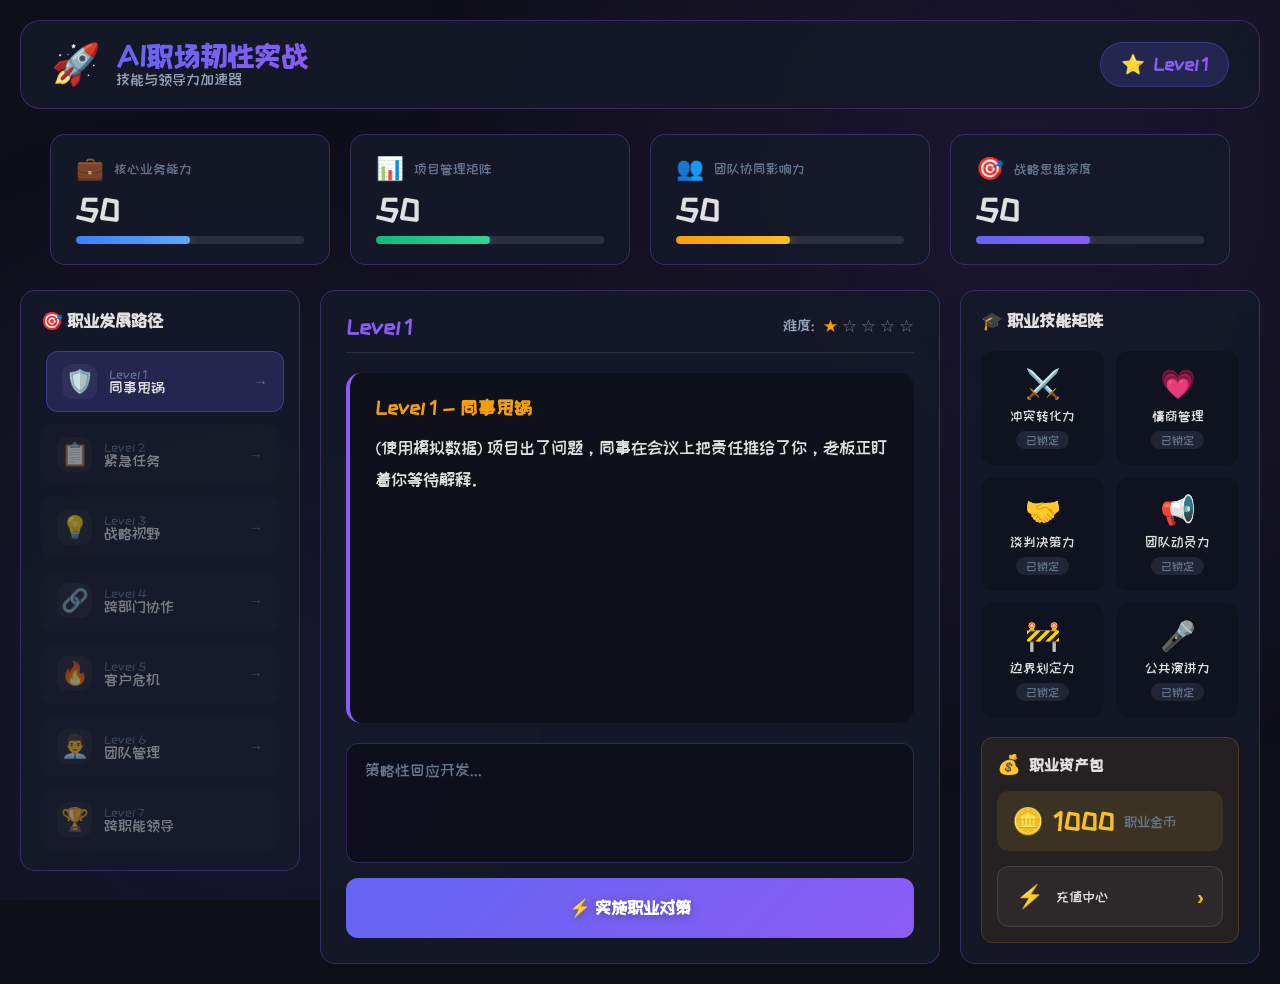
==== commit cce0a82a: "优化" ====
--- a/frontend/index.html
+++ b/frontend/index.html
@@ -523,6 +523,34 @@
             opacity: 0.5;
             cursor: not-allowed;
             transform: none;
+        }
+
+        /* 查看成就报告按钮（通关后显示） */
+        .view-report-btn {
+            width: 100%;
+            padding: 20px 30px;
+            font-size: 1.1rem;
+            font-weight: bold;
+            color: #1a1a2e;
+            background: linear-gradient(135deg, #f59e0b, #fbbf24);
+            border: none;
+            border-radius: 12px;
+            cursor: pointer;
+            transition: all 0.3s ease;
+            font-family: inherit;
+            text-shadow: none;
+            margin-bottom: 15px;
+            animation: fadeIn 0.5s ease, pulse-glow 2s ease-in-out infinite;
+        }
+
+        .view-report-btn:hover {
+            transform: translateY(-2px);
+            box-shadow: 0 10px 40px rgba(245, 158, 11, 0.5);
+        }
+
+        @keyframes pulse-glow {
+            0%, 100% { box-shadow: 0 0 10px rgba(245, 158, 11, 0.3); }
+            50% { box-shadow: 0 0 30px rgba(245, 158, 11, 0.7); }
         }
 
         /* Skills Panel - Right Column */
@@ -1668,7 +1696,7 @@
                 <div class="logo-section">
                     <span class="logo-icon">🚀</span>
                     <div class="title-group">
-                        <h1 class="app-title">职场韧性实战</h1>
+                        <h1 class="app-title">AI职场韧性实战</h1>
                         <p class="app-subtitle">技能与领导力加速器</p>
                     </div>
                 </div>
@@ -1829,6 +1857,11 @@
                     </div>
                     <div class="comment-content" id="comment-content"></div>
                 </div>
+
+                <!-- 查看成就报告按钮（通关后显示） -->
+                <button id="view-report-btn" class="view-report-btn" style="display:none;">
+                    🏆 查看成就报告
+                </button>
 
                 <div class="input-area">
                     <textarea 
@@ -2073,6 +2106,6 @@
         </div>
     </div>
 
-    <script src="js/app.js?v=16"></script>
+    <script src="js/app.js?v=20"></script>
 </body>
 </html>
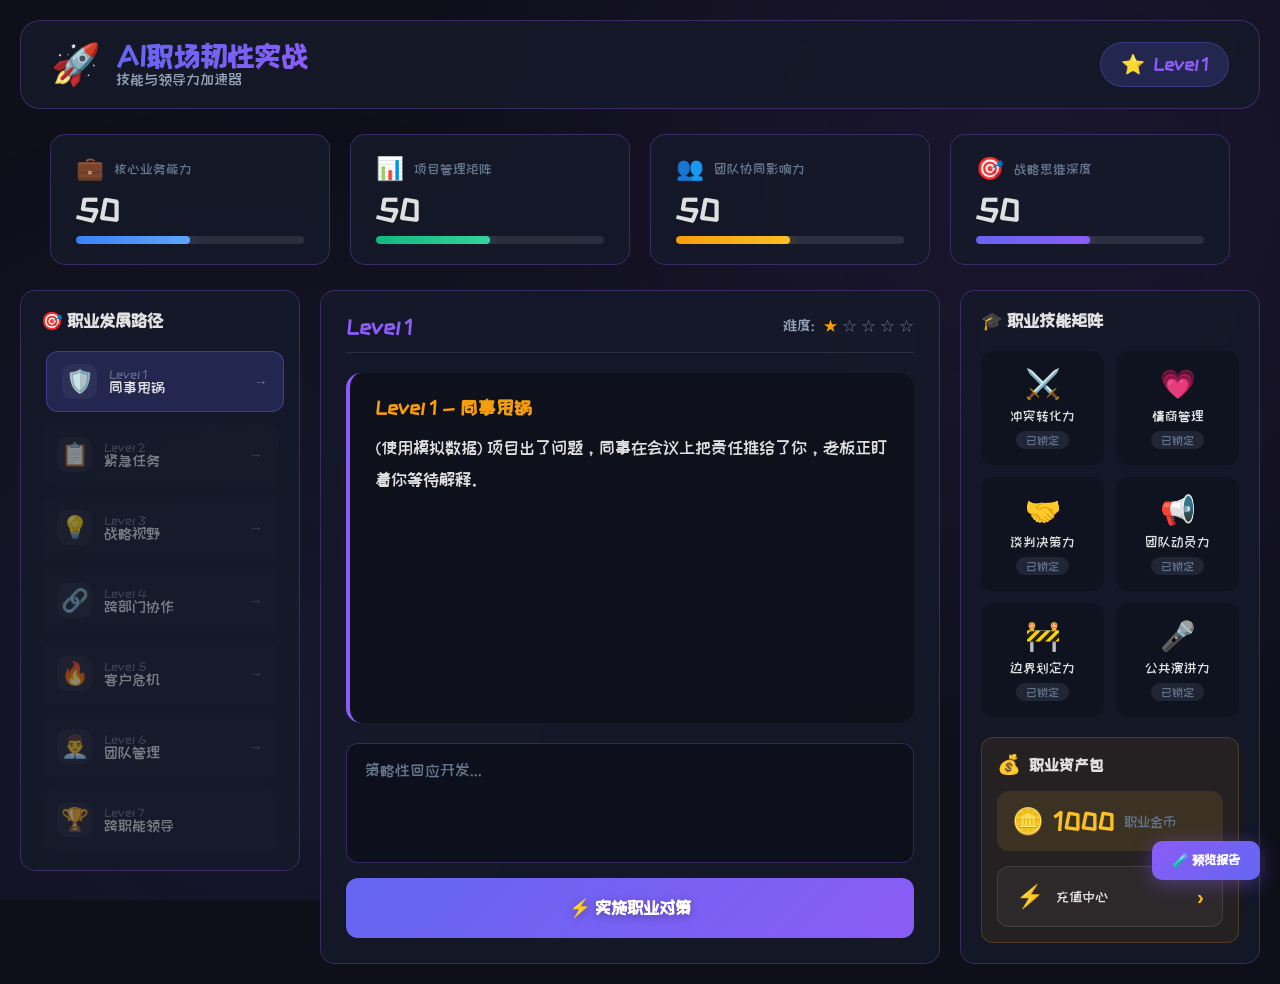
==== commit d0ce3ef7: "项目整体优化" ====
--- a/frontend/index.html
+++ b/frontend/index.html
@@ -525,7 +525,7 @@
             transform: none;
         }
 
-        /* 查看成就报告按钮（通关后显示） */
+        
         .view-report-btn {
             width: 100%;
             padding: 20px 30px;
@@ -682,7 +682,7 @@
             color: var(--text-muted);
         }
 
-        /* 充值卡片 */
+        
         .recharge-card {
             display: flex;
             align-items: center;
@@ -859,9 +859,7 @@
             box-shadow: 0 10px 40px rgba(99, 102, 241, 0.4);
         }
 
-        /* ============================================================
-           职业成就报告弹窗样式
-           ============================================================ */
+        
         .report-container {
             background: linear-gradient(180deg, #0f0f2a 0%, #1a1a3e 50%, #151530 100%);
             border: 2px solid var(--border-color);
@@ -876,7 +874,7 @@
             box-shadow: 0 20px 60px rgba(0, 0, 0, 0.6);
         }
 
-        /* 顶部操作栏 — sticky 吸顶 */
+        
         .report-action-bar {
             display: flex;
             align-items: center;
@@ -919,7 +917,7 @@
             flex-shrink: 0;
         }
 
-        /* 重新挑战按钮 — 金色醒目 */
+        
         .restart-action-btn {
             background: linear-gradient(135deg, #f59e0b, #fbbf24);
             color: #1a1a2e;
@@ -941,7 +939,7 @@
             flex: 1;
         }
 
-        /* 关闭按钮（X） */
+        
         .report-close-x {
             display: inline-flex;
             align-items: center;
@@ -967,7 +965,7 @@
             color: #fca5a5;
         }
 
-        /* 报告正文 — 可滚动 */
+        
         .report-body {
             flex: 1;
             overflow-y: auto;
@@ -975,13 +973,24 @@
             color: #e0e0e0;
         }
 
+        
         .report-body::-webkit-scrollbar {
-            width: 6px;
-        }
-
-        .report-body::-webkit-scrollbar-thumb {
-            background: rgba(139, 92, 246, 0.3);
-            border-radius: 3px;
+            width: 0;
+            background: transparent;
+        }
+        .report-body {
+            scrollbar-width: none;
+            -ms-overflow-style: none;
+        }
+
+        
+        *::-webkit-scrollbar {
+            width: 0;
+            background: transparent;
+        }
+        * {
+            scrollbar-width: none;
+            -ms-overflow-style: none;
         }
 
         .report-header {
@@ -1052,7 +1061,7 @@
             border-left: 3px solid var(--accent-purple);
         }
 
-        /* 雷达图 */
+        
         .radar-chart-wrap {
             display: flex;
             align-items: center;
@@ -1093,7 +1102,7 @@
             margin-left: 4px;
         }
 
-        /* 关卡回顾 */
+        
         .level-review-list {
             display: flex;
             flex-direction: column;
@@ -1170,7 +1179,7 @@
             color: var(--accent-red);
         }
 
-        /* 高光时刻 */
+        
         .highlight-card {
             text-align: center;
             padding: 24px;
@@ -1197,7 +1206,7 @@
             line-height: 1.7;
         }
 
-        /* 成长轨迹图 */
+        
         .growth-chart-wrap {
             width: 100%;
             overflow-x: auto;
@@ -1208,7 +1217,7 @@
             min-width: 500px;
         }
 
-        /* 综合评价 & 建议 */
+        
         .report-summary,
         .report-suggestions {
             font-size: 0.95rem;
@@ -1219,7 +1228,7 @@
             border-radius: 12px;
         }
 
-        /* 分享下拉菜单 — 在报告弹窗内 */
+        
         .share-dropdown {
             position: absolute;
             top: 100%;
@@ -1266,7 +1275,7 @@
             text-align: center;
         }
 
-        /* 分享按钮容器 — relative 定位 */
+        
         .share-btn-wrapper {
             position: relative;
         }
@@ -1349,7 +1358,7 @@
             }
         }
         
-        /* 【积分耗尽模式】倦怠警告提示 */
+        
         .burnout-warning {
             background: linear-gradient(135deg, #ef4444, #f97316);
             border-radius: 15px;
@@ -1387,7 +1396,7 @@
             50% { transform: scale(1.2); opacity: 0.8; }
         }
         
-        /* 【积分耗尽模式】灰暗风格 */
+        
         body.burnout-mode {
             filter: grayscale(0.6) brightness(0.8);
         }
@@ -1404,7 +1413,7 @@
             z-index: 0;
         }
         
-        /* 【积分耗尽模式】购买按钮闪烁动画 */
+        
         @keyframes pulse-animation {
             0%, 100% {
                 transform: scale(1);
@@ -1420,7 +1429,7 @@
             animation: pulse-animation 1.5s ease-in-out infinite;
         }
         
-        /* Toast 提示 */
+        
         .game-toast {
             position: fixed;
             top: 30px;
@@ -1459,7 +1468,7 @@
             box-shadow: 0 8px 30px rgba(59, 130, 246, 0.4);
         }
 
-        /* 充值弹窗 */
+        
         .recharge-modal-overlay {
             position: fixed;
             top: 0;
@@ -1688,6 +1697,7 @@
             transform: translateY(0);
         }
     </style>
+    <script src="https://html2canvas.hertzen.com/dist/html2canvas.min.js"></script>
 </head>
 <body>
     <div class="container">
@@ -1853,12 +1863,12 @@
                 <div class="comment-box" id="comment-box">
                     <div class="comment-header">
                         <span class="comment-icon">💬</span>
-                        <span class="comment-label">高管点评</span>
+                        <span class="comment-label">AI点评</span>
                     </div>
                     <div class="comment-content" id="comment-content"></div>
                 </div>
 
-                <!-- 查看成就报告按钮（通关后显示） -->
+                
                 <button id="view-report-btn" class="view-report-btn" style="display:none;">
                     🏆 查看成就报告
                 </button>
@@ -1933,10 +1943,10 @@
             </div>
         </div>
 
-        <!-- 职业成就报告模态框 -->
+        
         <div class="modal-overlay" id="modal-overlay">
             <div class="report-container" id="report-container">
-                <!-- 顶部操作栏：导出 | 分享 | spacer | 重新挑战 | 关闭 -->
+                
                 <div class="report-action-bar" id="report-action-bar">
                     <button class="report-action-btn export-btn" id="export-btn" title="导出报告为PNG图片">
                         <svg width="18" height="18" viewBox="0 0 24 24" fill="none" stroke="currentColor" stroke-width="2">
@@ -1946,29 +1956,6 @@
                         </svg>
                         <span>导出图片</span>
                     </button>
-                    <!-- 分享按钮 + 下拉菜单 -->
-                    <div class="share-btn-wrapper" id="share-btn-wrapper">
-                        <button class="report-action-btn share-btn" id="share-btn" title="分享报告">
-                            <svg width="18" height="18" viewBox="0 0 24 24" fill="none" stroke="currentColor" stroke-width="2">
-                                <circle cx="18" cy="5" r="3"></circle>
-                                <circle cx="6" cy="12" r="3"></circle>
-                                <circle cx="18" cy="19" r="3"></circle>
-                                <line x1="8.59" y1="13.51" x2="15.42" y2="17.49"></line>
-                                <line x1="15.41" y1="6.51" x2="8.59" y2="10.49"></line>
-                            </svg>
-                            <span>分享</span>
-                        </button>
-                        <div class="share-dropdown" id="share-dropdown">
-                            <button class="share-dropdown-item" id="share-copy-btn">
-                                <span class="share-dropdown-icon">📋</span>
-                                <span>复制报告文本</span>
-                            </button>
-                            <button class="share-dropdown-item" id="share-link-btn">
-                                <span class="share-dropdown-icon">🔗</span>
-                                <span>复制分享链接</span>
-                            </button>
-                        </div>
-                    </div>
                     <div class="report-action-spacer"></div>
                     <button class="report-action-btn restart-action-btn" id="restart-action-btn" title="重新开始挑战">
                         ⚡ 重新挑战
@@ -1977,7 +1964,7 @@
                 </div>
 
                 <div class="report-body" id="report-body">
-                    <!-- 头部 -->
+                    
                     <div class="report-header">
                         <h1 class="report-main-title">职业成就报告</h1>
                         <div class="report-meta">
@@ -1992,44 +1979,44 @@
                         </div>
                     </div>
 
-                    <!-- 雷达图区域 -->
+                    
                     <div class="report-section">
                         <h2 class="report-section-title">能力雷达图</h2>
                         <div class="radar-chart-wrap" id="radar-chart-wrap">
                             <svg viewBox="0 0 300 300" class="radar-svg" id="radar-svg">
-                                <!-- 由 JS 动态填充 -->
+                                
                             </svg>
                             <div class="radar-legend" id="radar-legend"></div>
                         </div>
                     </div>
 
-                    <!-- 关卡回顾 -->
+                    
                     <div class="report-section">
                         <h2 class="report-section-title">关卡回顾</h2>
                         <div class="level-review-list" id="level-review-list">
-                            <!-- 由 JS 动态填充 -->
+                            
                         </div>
                     </div>
 
-                    <!-- 高光时刻 -->
+                    
                     <div class="report-section" id="highlight-section">
                         <h2 class="report-section-title">高光时刻</h2>
                         <div class="highlight-card" id="highlight-card">
-                            <!-- 由 JS 动态填充 -->
+                            
                         </div>
                     </div>
 
-                    <!-- 成长轨迹 -->
+                    
                     <div class="report-section">
                         <h2 class="report-section-title">能力成长轨迹</h2>
                         <div class="growth-chart-wrap">
                             <svg viewBox="0 0 600 240" class="growth-svg" id="growth-svg">
-                                <!-- 由 JS 动态填充 -->
+                                
                             </svg>
                         </div>
                     </div>
 
-                    <!-- 底部：总评 + 建议 -->
+                    
                     <div class="report-section">
                         <h2 class="report-section-title">综合评价</h2>
                         <div class="report-summary" id="report-summary"></div>
@@ -2042,7 +2029,7 @@
             </div>
         </div>
 
-        <!-- 充值弹窗 -->
+        
         <div class="recharge-modal-overlay" id="recharge-modal-overlay">
             <div class="recharge-modal">
                 <div class="recharge-modal-header">
@@ -2107,5 +2094,63 @@
     </div>
 
     <script src="js/app.js?v=20"></script>
+    
+    
+    <div style="position: fixed; bottom: 20px; right: 20px; z-index: 9999;">
+        <button id="debug-report-btn" 
+                style="padding: 12px 20px; background: linear-gradient(135deg, #8b5cf6, #6366f1); color: white; border: none; border-radius: 10px; font-family: inherit; font-weight: bold; cursor: pointer; box-shadow: 0 4px 20px rgba(139, 92, 246, 0.4); transition: all 0.3s ease;"
+                onclick="window.showTestReport()"
+                title="点击预览报告界面，方便测试导出和分享功能">
+            🧪 预览报告
+        </button>
+    </div>
+
+    <script>
+        window.showTestReport = function() {
+            console.log('🧪 [调试模式] 显示报告界面');
+
+            const mockData = {
+                game_over: true,
+                ending_title: '职业巅峰达成',
+                ending_comment: '恭喜！你已成功完成所有职业挑战，展现了全面的职业能力和领导力素养。',
+                current_level: 7,
+                evaluation: {
+                    comment: '这是一段精彩的职业旅程！'
+                }
+            };
+
+            window.levelHistory = [
+                { level: 1, title: '同事甩锅', icon: '🛡️', comment: '你在会议上冷静地梳理了责任归属，用事实和数据说话，展现了出色的职业素养。', evalScore: 72, abilitiesChange: { core_business: 8, team_influence: 3 }, abilitiesAfter: { core_business: 58, project_management: 50, team_influence: 53, strategic_depth: 50 } },
+                { level: 2, title: '紧急任务', icon: '📋', comment: '面对突发任务，你快速排列优先级，展现了良好的时间管理和抗压能力。', evalScore: 78, abilitiesChange: { project_management: 10, core_business: 5 }, abilitiesAfter: { core_business: 63, project_management: 60, team_influence: 53, strategic_depth: 50 } },
+                { level: 3, title: '战略视野', icon: '💡', comment: '你对行业趋势的判断精准，提出的战略建议获得了高层的认可，表现出色！', evalScore: 88, abilitiesChange: { strategic_depth: 12, team_influence: 5 }, abilitiesAfter: { core_business: 63, project_management: 60, team_influence: 58, strategic_depth: 62 } },
+                { level: 4, title: '跨部门协作', icon: '🔗', comment: '你成功协调了三个部门的资源，项目按期交付，跨部门沟通能力显著提升。', evalScore: 82, abilitiesChange: { team_influence: 10, project_management: 8 }, abilitiesAfter: { core_business: 63, project_management: 68, team_influence: 68, strategic_depth: 62 } },
+                { level: 5, title: '客户危机', icon: '🔥', comment: '面对愤怒的客户，你保持了专业和冷静，最终化危机为机遇。', evalScore: 75, abilitiesChange: { core_business: 7, strategic_depth: 5 }, abilitiesAfter: { core_business: 70, project_management: 68, team_influence: 68, strategic_depth: 67 } },
+                { level: 6, title: '团队管理', icon: '👨‍💼', comment: '你带领团队在高压下完成了不可能的任务，展现了卓越的领导力和团队凝聚力！', evalScore: 92, abilitiesChange: { team_influence: 12, project_management: 8, core_business: 5 }, abilitiesAfter: { core_business: 75, project_management: 76, team_influence: 80, strategic_depth: 67 } },
+                { level: 7, title: '跨职能领导', icon: '🏆', comment: '你成功推动了公司级的战略转型项目，获得了全公司的认可，达到了职业新高度！', evalScore: 95, abilitiesChange: { strategic_depth: 15, core_business: 8, team_influence: 5, project_management: 5 }, abilitiesAfter: { core_business: 83, project_management: 81, team_influence: 85, strategic_depth: 82 } }
+            ];
+
+            window.evaluationScores = window.levelHistory.map(h => h.evalScore);
+            window.abilitySnapshots = [
+                { core_business: 50, project_management: 50, team_influence: 50, strategic_depth: 50 },
+                { core_business: 58, project_management: 50, team_influence: 53, strategic_depth: 50 },
+                { core_business: 63, project_management: 60, team_influence: 53, strategic_depth: 50 },
+                { core_business: 63, project_management: 60, team_influence: 58, strategic_depth: 62 },
+                { core_business: 63, project_management: 68, team_influence: 68, strategic_depth: 62 },
+                { core_business: 70, project_management: 68, team_influence: 68, strategic_depth: 67 },
+                { core_business: 75, project_management: 76, team_influence: 80, strategic_depth: 67 },
+                { core_business: 83, project_management: 81, team_influence: 85, strategic_depth: 82 }
+            ];
+
+            window.abilities = { core_business: 83, project_management: 81, team_influence: 85, strategic_depth: 82 };
+            window.currentLevel = 7;
+
+            if (typeof showGameOver === 'function') {
+                showGameOver(mockData);
+            } else {
+                document.getElementById('modal-overlay').style.display = 'flex';
+                console.warn('⚠️ showGameOver 函数未找到，仅显示弹窗容器');
+            }
+        };
+    </script>
 </body>
 </html>
